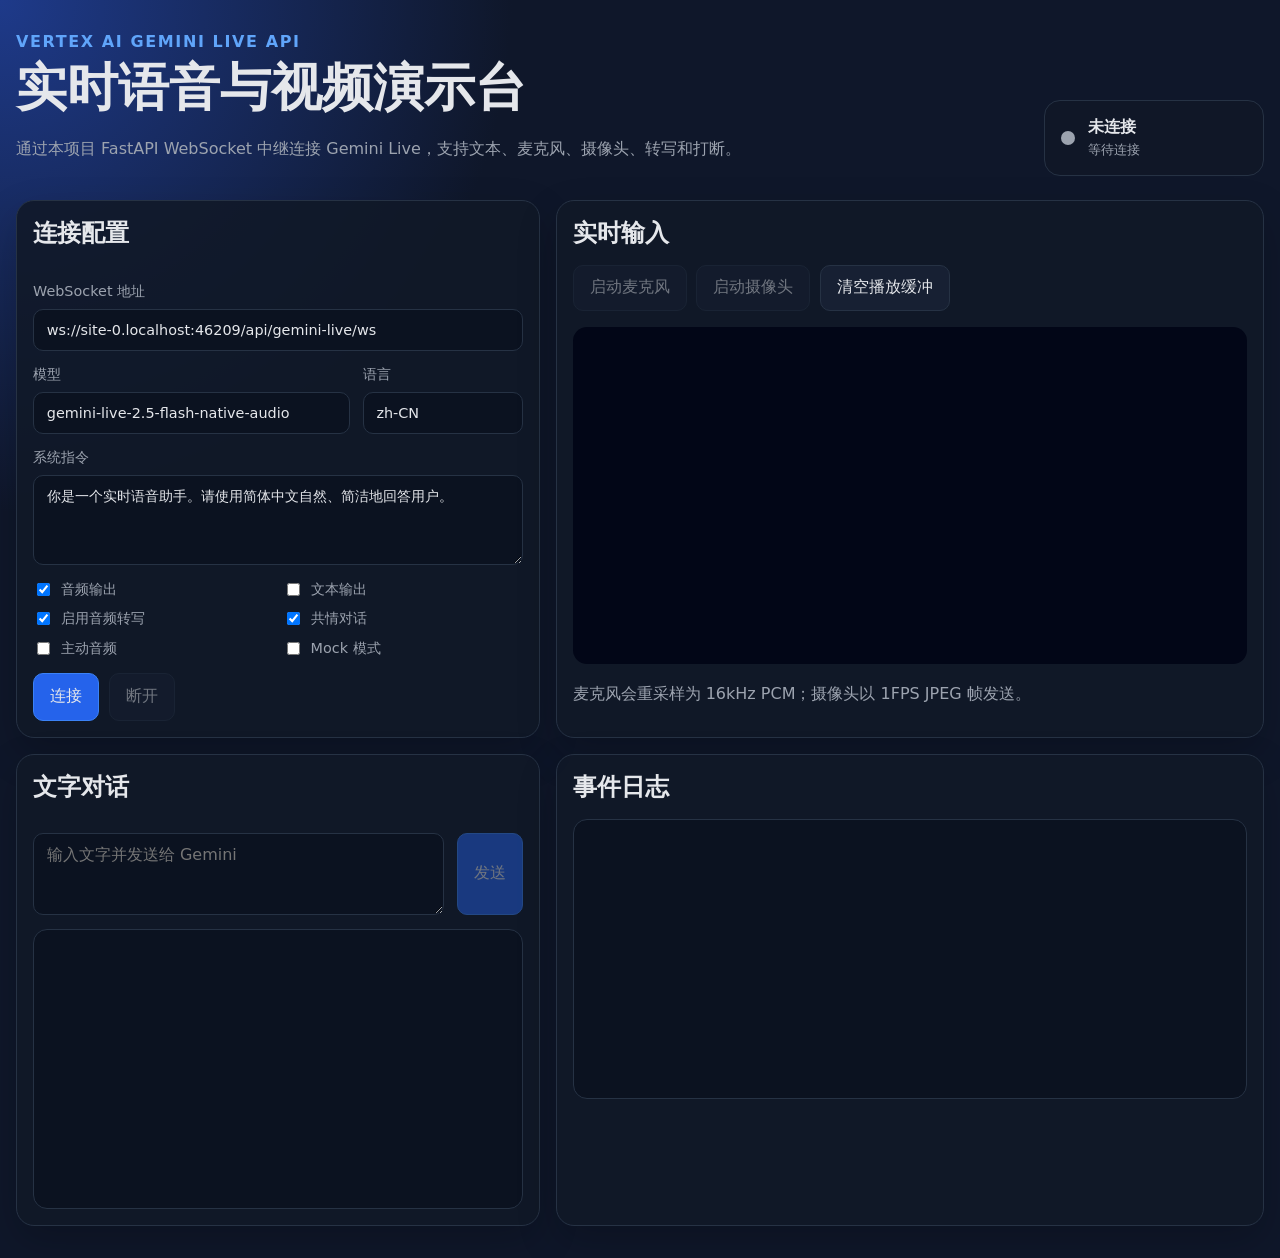
==== frontend/index.html @ e93917eb "add:live" ====
<!doctype html>
<html lang="zh-CN">
  <head>
    <meta charset="utf-8" />
    <meta name="viewport" content="width=device-width, initial-scale=1" />
    <title>Gemini Live API 控制台</title>
    <link rel="stylesheet" href="./styles.css" />
  </head>
  <body>
    <main class="shell">
      <header class="hero">
        <div>
          <p class="eyebrow">Vertex AI Gemini Live API</p>
          <h1>实时语音与视频演示台</h1>
          <p class="muted">通过本项目 FastAPI WebSocket 中继连接 Gemini Live，支持文本、麦克风、摄像头、转写和打断。</p>
        </div>
        <div class="status-card">
          <span id="statusDot" class="dot idle"></span>
          <div>
            <strong id="statusText">未连接</strong>
            <small id="latencyText">等待连接</small>
          </div>
        </div>
      </header>

      <section class="grid">
        <section class="panel controls">
          <h2>连接配置</h2>
          <label>
            WebSocket 地址
            <input id="wsUrl" type="text" />
          </label>
          <div class="row">
            <label>
              模型
              <input id="model" type="text" />
            </label>
            <label>
              语言
              <input id="languageCode" type="text" value="zh-CN" />
            </label>
          </div>
          <label>
            系统指令
            <textarea id="systemInstruction" rows="4">你是一个实时语音助手。请使用简体中文自然、简洁地回答用户。</textarea>
          </label>
          <div class="checks">
            <label><input id="enableAudio" type="checkbox" checked /> 音频输出</label>
            <label><input id="enableText" type="checkbox" /> 文本输出</label>
            <label><input id="enableTranscription" type="checkbox" checked /> 启用音频转写</label>
            <label><input id="enableAffectiveDialog" type="checkbox" checked /> 共情对话</label>
            <label><input id="proactiveAudio" type="checkbox" /> 主动音频</label>
            <label><input id="mockMode" type="checkbox" /> Mock 模式</label>
          </div>
          <div class="actions">
            <button id="connectBtn" class="primary">连接</button>
            <button id="disconnectBtn" disabled>断开</button>
          </div>
        </section>

        <section class="panel media">
          <h2>实时输入</h2>
          <div class="actions">
            <button id="micBtn" disabled>启动麦克风</button>
            <button id="cameraBtn" disabled>启动摄像头</button>
            <button id="clearAudioBtn">清空播放缓冲</button>
          </div>
          <video id="preview" autoplay muted playsinline></video>
          <p class="muted">麦克风会重采样为 16kHz PCM；摄像头以 1FPS JPEG 帧发送。</p>
        </section>

        <section class="panel chat">
          <h2>文字对话</h2>
          <form id="textForm" class="text-form">
            <textarea id="textInput" rows="3" placeholder="输入文字并发送给 Gemini"></textarea>
            <button id="sendTextBtn" class="primary" disabled>发送</button>
          </form>
          <div id="transcripts" class="transcripts"></div>
        </section>

        <section class="panel events">
          <h2>事件日志</h2>
          <div id="eventLog" class="event-log"></div>
        </section>
      </section>
    </main>

    <script type="module" src="./app.js"></script>
  </body>
</html>
---- frontend/styles.css ----
:root {
  color-scheme: light dark;
  --bg: #0f172a;
  --panel: #111827;
  --text: #e5e7eb;
  --muted: #9ca3af;
  --line: #263244;
  --brand: #60a5fa;
  --danger: #f87171;
  --ok: #34d399;
}

* {
  box-sizing: border-box;
}

body {
  margin: 0;
  min-height: 100vh;
  background: radial-gradient(circle at top left, #1e3a8a 0, var(--bg) 32rem);
  color: var(--text);
  font-family: Inter, "Segoe UI", system-ui, sans-serif;
}

button,
input,
textarea {
  font: inherit;
}

button {
  border: 1px solid var(--line);
  border-radius: 10px;
  padding: 0.7rem 1rem;
  background: #172033;
  color: var(--text);
  cursor: pointer;
}

button:disabled {
  cursor: not-allowed;
  opacity: 0.45;
}

button.primary {
  border-color: #3b82f6;
  background: #2563eb;
}

input,
textarea {
  width: 100%;
  border: 1px solid var(--line);
  border-radius: 10px;
  padding: 0.7rem 0.8rem;
  background: #0b1220;
  color: var(--text);
}

label {
  display: grid;
  gap: 0.4rem;
  color: var(--muted);
  font-size: 0.9rem;
}

.shell {
  width: min(1280px, calc(100% - 2rem));
  margin: 0 auto;
  padding: 2rem 0;
}

.hero {
  display: flex;
  justify-content: space-between;
  gap: 1rem;
  align-items: flex-end;
  margin-bottom: 1.5rem;
}

.hero h1 {
  margin: 0.2rem 0 0.5rem;
  font-size: clamp(2rem, 4vw, 4rem);
}

.eyebrow {
  margin: 0;
  color: var(--brand);
  text-transform: uppercase;
  letter-spacing: 0.1em;
  font-weight: 700;
}

.muted {
  color: var(--muted);
}

.status-card {
  display: flex;
  gap: 0.8rem;
  align-items: center;
  min-width: 220px;
  padding: 1rem;
  border: 1px solid var(--line);
  border-radius: 16px;
  background: rgb(17 24 39 / 78%);
}

.status-card small {
  display: block;
  color: var(--muted);
  margin-top: 0.2rem;
}

.dot {
  width: 0.9rem;
  height: 0.9rem;
  border-radius: 999px;
  background: var(--muted);
}

.dot.live {
  background: var(--ok);
  box-shadow: 0 0 0 0.35rem rgb(52 211 153 / 18%);
}

.dot.error {
  background: var(--danger);
}

.grid {
  display: grid;
  grid-template-columns: minmax(320px, 0.85fr) minmax(360px, 1.15fr);
  gap: 1rem;
}

.panel {
  border: 1px solid var(--line);
  border-radius: 18px;
  padding: 1rem;
  background: rgb(17 24 39 / 88%);
  box-shadow: 0 16px 40px rgb(0 0 0 / 20%);
}

.panel h2 {
  margin: 0 0 1rem;
}

.controls,
.chat {
  display: grid;
  gap: 0.9rem;
}

.row {
  display: grid;
  grid-template-columns: 1fr 160px;
  gap: 0.8rem;
}

.checks {
  display: grid;
  grid-template-columns: repeat(2, minmax(0, 1fr));
  gap: 0.6rem;
}

.checks label {
  display: flex;
  align-items: center;
  gap: 0.5rem;
}

.checks input {
  width: auto;
}

.actions {
  display: flex;
  flex-wrap: wrap;
  gap: 0.6rem;
}

video {
  width: 100%;
  min-height: 240px;
  margin-top: 1rem;
  border-radius: 14px;
  background: #020617;
  object-fit: cover;
}

.text-form {
  display: grid;
  grid-template-columns: 1fr auto;
  gap: 0.8rem;
}

.transcripts,
.event-log {
  min-height: 280px;
  max-height: 420px;
  overflow: auto;
  border: 1px solid var(--line);
  border-radius: 14px;
  padding: 0.8rem;
  background: #0b1220;
}

.message,
.event {
  padding: 0.55rem 0;
  border-bottom: 1px solid rgb(148 163 184 / 16%);
}

.message:last-child,
.event:last-child {
  border-bottom: 0;
}

.tag {
  display: inline-flex;
  margin-right: 0.5rem;
  color: var(--brand);
  font-weight: 700;
}

@media (max-width: 900px) {
  .hero,
  .grid,
  .text-form,
  .row {
    grid-template-columns: 1fr;
  }

  .hero {
    display: grid;
  }
}
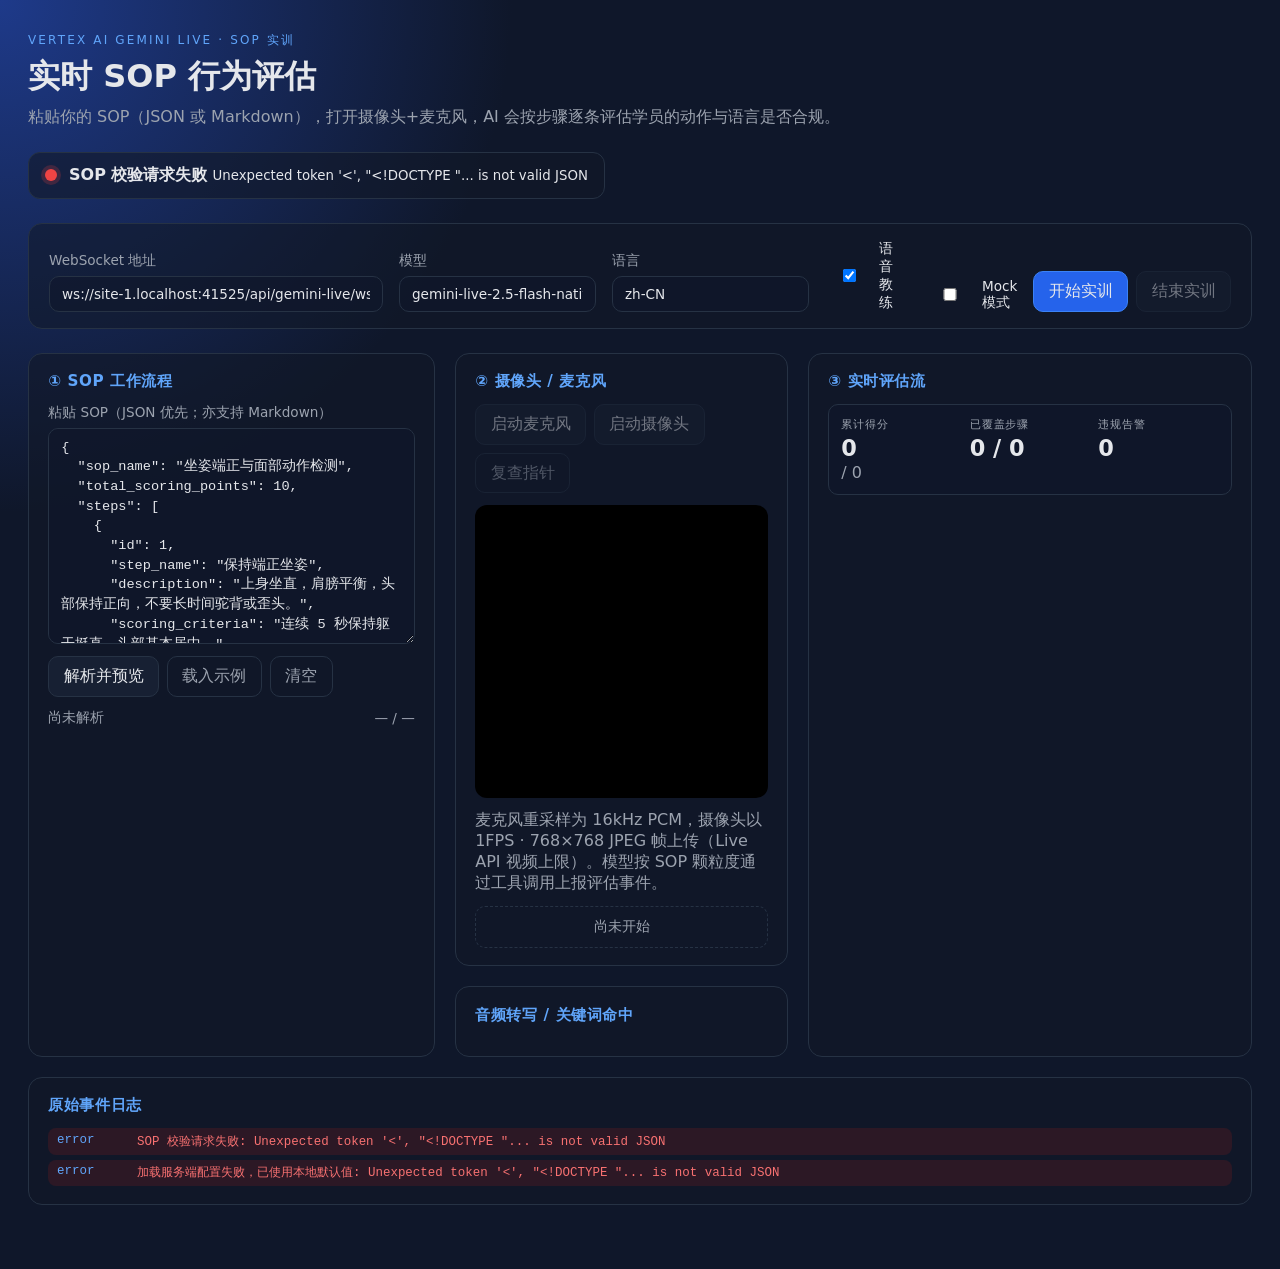
==== commit 7e9de016: "add: Web 搜索 API、Gemini Live 增强与招聘搜索优化 新增 web_search 服务与文档，完善 job_search/jobs_region、前端与 Redis 配置。  C" ====
--- a/frontend/index.html
+++ b/frontend/index.html
@@ -3,16 +3,19 @@
   <head>
     <meta charset="utf-8" />
     <meta name="viewport" content="width=device-width, initial-scale=1" />
-    <title>Gemini Live API 控制台</title>
+    <title>SOP 实训实时评估 · Gemini Live</title>
     <link rel="stylesheet" href="./styles.css" />
   </head>
   <body>
     <main class="shell">
       <header class="hero">
         <div>
-          <p class="eyebrow">Vertex AI Gemini Live API</p>
-          <h1>实时语音与视频演示台</h1>
-          <p class="muted">通过本项目 FastAPI WebSocket 中继连接 Gemini Live，支持文本、麦克风、摄像头、转写和打断。</p>
+          <p class="eyebrow">Vertex AI Gemini Live · SOP 实训</p>
+          <h1>实时 SOP 行为评估</h1>
+          <p class="muted">
+            粘贴你的 SOP（JSON 或 Markdown），打开摄像头+麦克风，AI
+            会按步骤逐条评估学员的动作与语言是否合规。
+          </p>
         </div>
         <div class="status-card">
           <span id="statusDot" class="dot idle"></span>
@@ -23,68 +26,108 @@
         </div>
       </header>
 
+      <section class="control-bar">
+        <label class="grow">
+          WebSocket 地址
+          <input id="wsUrl" type="text" />
+        </label>
+        <label>
+          模型
+          <input id="model" type="text" />
+        </label>
+        <label>
+          语言
+          <input id="languageCode" type="text" value="zh-CN" />
+        </label>
+        <label class="check">
+          <input id="voiceCoach" type="checkbox" />
+          <span>语音教练</span>
+        </label>
+        <label class="check">
+          <input id="mockMode" type="checkbox" />
+          <span>Mock 模式</span>
+        </label>
+        <div class="actions">
+          <button id="connectBtn" class="primary">开始实训</button>
+          <button id="disconnectBtn" disabled>结束实训</button>
+        </div>
+      </section>
+
       <section class="grid">
-        <section class="panel controls">
-          <h2>连接配置</h2>
+        <!-- 左：SOP 输入 & 步骤清单 -->
+        <section class="panel sop">
+          <h2>① SOP 工作流程</h2>
           <label>
-            WebSocket 地址
-            <input id="wsUrl" type="text" />
+            粘贴 SOP（JSON 优先；亦支持 Markdown）
+            <textarea
+              id="sopInput"
+              rows="10"
+              placeholder='示例：&#10;{&#10;  "sop_name": "海姆立克急救法考核",&#10;  "steps": [&#10;    {"id":1,"step_name":"确认环境安全","weight":2,"keywords_required":["安全"],"forbidden_action":["未观察周围"]}&#10;  ]&#10;}'
+            ></textarea>
           </label>
-          <div class="row">
-            <label>
-              模型
-              <input id="model" type="text" />
-            </label>
-            <label>
-              语言
-              <input id="languageCode" type="text" value="zh-CN" />
-            </label>
+          <div class="actions">
+            <button id="parseSopBtn">解析并预览</button>
+            <button id="loadSampleBtn" class="ghost">载入示例</button>
+            <button id="clearSopBtn" class="ghost">清空</button>
           </div>
-          <label>
-            系统指令
-            <textarea id="systemInstruction" rows="4">你是一个实时语音助手。请使用简体中文自然、简洁地回答用户。</textarea>
-          </label>
-          <div class="checks">
-            <label><input id="enableAudio" type="checkbox" checked /> 音频输出</label>
-            <label><input id="enableText" type="checkbox" /> 文本输出</label>
-            <label><input id="enableTranscription" type="checkbox" checked /> 启用音频转写</label>
-            <label><input id="enableAffectiveDialog" type="checkbox" checked /> 共情对话</label>
-            <label><input id="proactiveAudio" type="checkbox" /> 主动音频</label>
-            <label><input id="mockMode" type="checkbox" /> Mock 模式</label>
+          <div class="sop-meta">
+            <span id="sopName" class="sop-name">尚未解析</span>
+            <span id="sopScoreSummary" class="sop-score">— / —</span>
           </div>
-          <div class="actions">
-            <button id="connectBtn" class="primary">连接</button>
-            <button id="disconnectBtn" disabled>断开</button>
-          </div>
+          <ol id="stepList" class="step-list"></ol>
         </section>
 
+        <!-- 中：媒体 -->
         <section class="panel media">
-          <h2>实时输入</h2>
+          <h2>② 摄像头 / 麦克风</h2>
           <div class="actions">
             <button id="micBtn" disabled>启动麦克风</button>
             <button id="cameraBtn" disabled>启动摄像头</button>
-            <button id="clearAudioBtn">清空播放缓冲</button>
+            <button id="requestStatusBtn" disabled class="ghost">复查指针</button>
           </div>
           <video id="preview" autoplay muted playsinline></video>
-          <p class="muted">麦克风会重采样为 16kHz PCM；摄像头以 1FPS JPEG 帧发送。</p>
+          <p class="muted">
+            麦克风重采样为 16kHz PCM，摄像头以 1FPS · 768×768 JPEG 帧上传（Live API
+            视频上限）。模型按 SOP 颗粒度通过工具调用上报评估事件。
+          </p>
+          <div id="currentStepCard" class="current-step muted">尚未开始</div>
         </section>
 
-        <section class="panel chat">
-          <h2>文字对话</h2>
-          <form id="textForm" class="text-form">
-            <textarea id="textInput" rows="3" placeholder="输入文字并发送给 Gemini"></textarea>
-            <button id="sendTextBtn" class="primary" disabled>发送</button>
-          </form>
+        <!-- 右：评估流 -->
+        <section class="panel stream">
+          <h2>③ 实时评估流</h2>
+          <div class="score-card">
+            <div>
+              <span class="label">累计得分</span>
+              <strong id="scoreEarned">0</strong>
+              <span class="muted"> / <span id="scoreMax">0</span></span>
+            </div>
+            <div>
+              <span class="label">已覆盖步骤</span>
+              <strong id="stepsCovered">0 / 0</strong>
+            </div>
+            <div>
+              <span class="label">违规告警</span>
+              <strong id="violationCount">0</strong>
+            </div>
+          </div>
+          <div id="assessmentLog" class="assessment-log"></div>
+        </section>
+
+        <!-- 转写 -->
+        <section class="panel transcript">
+          <h2>音频转写 / 关键词命中</h2>
           <div id="transcripts" class="transcripts"></div>
         </section>
 
+        <!-- 调试 -->
         <section class="panel events">
-          <h2>事件日志</h2>
+          <h2>原始事件日志</h2>
           <div id="eventLog" class="event-log"></div>
         </section>
       </section>
     </main>
 
-    <script type="module" src="./app.js"></script>
+    <script type="module" src="./app.js?v=20260528-1919"></script>
   </body>
 </html>
--- a/frontend/styles.css
+++ b/frontend/styles.css
@@ -2,12 +2,16 @@
   color-scheme: light dark;
   --bg: #0f172a;
   --panel: #111827;
+  --panel-2: #172033;
   --text: #e5e7eb;
   --muted: #9ca3af;
   --line: #263244;
   --brand: #60a5fa;
-  --danger: #f87171;
+  --brand-strong: #2563eb;
   --ok: #34d399;
+  --warn: #fbbf24;
+  --err: #f87171;
+  --danger: #ef4444;
 }
 
 * {
@@ -31,8 +35,8 @@
 button {
   border: 1px solid var(--line);
   border-radius: 10px;
-  padding: 0.7rem 1rem;
-  background: #172033;
+  padding: 0.55rem 0.9rem;
+  background: var(--panel-2);
   color: var(--text);
   cursor: pointer;
 }
@@ -44,7 +48,13 @@
 
 button.primary {
   border-color: #3b82f6;
-  background: #2563eb;
+  background: var(--brand-strong);
+}
+
+button.ghost {
+  background: transparent;
+  border-color: var(--line);
+  color: var(--muted);
 }
 
 input,
@@ -52,187 +62,590 @@
   width: 100%;
   border: 1px solid var(--line);
   border-radius: 10px;
-  padding: 0.7rem 0.8rem;
-  background: #0b1220;
+  padding: 0.55rem 0.75rem;
+  background: rgba(15, 23, 42, 0.6);
   color: var(--text);
 }
 
+textarea {
+  resize: vertical;
+  font-family: ui-monospace, "JetBrains Mono", Menlo, Consolas, monospace;
+  font-size: 0.85rem;
+  line-height: 1.45;
+}
+
 label {
-  display: grid;
+  display: flex;
+  flex-direction: column;
+  gap: 0.35rem;
+  font-size: 0.85rem;
+  color: var(--muted);
+}
+
+label.check {
+  flex-direction: row;
+  align-items: center;
   gap: 0.4rem;
-  color: var(--muted);
-  font-size: 0.9rem;
+  color: var(--text);
+}
+
+label.grow {
+  flex: 1;
 }
 
 .shell {
-  width: min(1280px, calc(100% - 2rem));
+  max-width: 1480px;
   margin: 0 auto;
-  padding: 2rem 0;
+  padding: 2rem 1.75rem 4rem;
+  display: flex;
+  flex-direction: column;
+  gap: 1.5rem;
 }
 
 .hero {
   display: flex;
+  align-items: flex-end;
   justify-content: space-between;
+  gap: 1.5rem;
+  flex-wrap: wrap;
+}
+
+.eyebrow {
+  text-transform: uppercase;
+  letter-spacing: 0.18em;
+  font-size: 0.75rem;
+  color: var(--brand);
+  margin: 0 0 0.4rem;
+}
+
+h1 {
+  font-size: 2rem;
+  margin: 0 0 0.45rem;
+}
+
+.muted {
+  color: var(--muted);
+  margin: 0;
+}
+
+.status-card {
+  display: flex;
+  gap: 0.75rem;
+  align-items: center;
+  padding: 0.75rem 1rem;
+  border: 1px solid var(--line);
+  border-radius: 12px;
+  background: rgba(17, 24, 39, 0.6);
+  min-width: 220px;
+}
+
+.dot {
+  width: 12px;
+  height: 12px;
+  border-radius: 999px;
+  background: var(--muted);
+}
+
+.dot.live {
+  background: var(--ok);
+  box-shadow: 0 0 0 4px rgba(52, 211, 153, 0.2);
+}
+
+.dot.idle {
+  background: var(--muted);
+}
+
+.dot.error {
+  background: var(--danger);
+  box-shadow: 0 0 0 4px rgba(239, 68, 68, 0.2);
+}
+
+.control-bar {
+  display: flex;
   gap: 1rem;
   align-items: flex-end;
-  margin-bottom: 1.5rem;
-}
-
-.hero h1 {
-  margin: 0.2rem 0 0.5rem;
-  font-size: clamp(2rem, 4vw, 4rem);
-}
-
-.eyebrow {
-  margin: 0;
-  color: var(--brand);
-  text-transform: uppercase;
-  letter-spacing: 0.1em;
-  font-weight: 700;
-}
-
-.muted {
-  color: var(--muted);
-}
-
-.status-card {
-  display: flex;
-  gap: 0.8rem;
-  align-items: center;
-  min-width: 220px;
-  padding: 1rem;
-  border: 1px solid var(--line);
-  border-radius: 16px;
-  background: rgb(17 24 39 / 78%);
-}
-
-.status-card small {
-  display: block;
-  color: var(--muted);
-  margin-top: 0.2rem;
-}
-
-.dot {
-  width: 0.9rem;
-  height: 0.9rem;
-  border-radius: 999px;
-  background: var(--muted);
-}
-
-.dot.live {
-  background: var(--ok);
-  box-shadow: 0 0 0 0.35rem rgb(52 211 153 / 18%);
-}
-
-.dot.error {
-  background: var(--danger);
+  flex-wrap: wrap;
+  padding: 1rem 1.25rem;
+  background: rgba(17, 24, 39, 0.55);
+  border: 1px solid var(--line);
+  border-radius: 14px;
+}
+
+.control-bar .actions {
+  display: flex;
+  gap: 0.5rem;
 }
 
 .grid {
   display: grid;
-  grid-template-columns: minmax(320px, 0.85fr) minmax(360px, 1.15fr);
-  gap: 1rem;
+  gap: 1.25rem;
+  grid-template-columns: minmax(320px, 1.1fr) minmax(280px, 0.9fr) minmax(360px, 1.2fr);
+  grid-template-areas:
+    "sop media stream"
+    "sop transcript stream"
+    "events events events";
 }
 
 .panel {
-  border: 1px solid var(--line);
-  border-radius: 18px;
-  padding: 1rem;
-  background: rgb(17 24 39 / 88%);
-  box-shadow: 0 16px 40px rgb(0 0 0 / 20%);
+  background: rgba(17, 24, 39, 0.6);
+  border: 1px solid var(--line);
+  border-radius: 14px;
+  padding: 1.1rem 1.2rem;
+  display: flex;
+  flex-direction: column;
+  gap: 0.75rem;
+  min-height: 0;
 }
 
 .panel h2 {
-  margin: 0 0 1rem;
-}
-
-.controls,
-.chat {
+  margin: 0;
+  font-size: 0.95rem;
+  letter-spacing: 0.04em;
+  color: var(--brand);
+}
+
+.panel.sop {
+  grid-area: sop;
+}
+
+.panel.media {
+  grid-area: media;
+}
+
+.panel.stream {
+  grid-area: stream;
+}
+
+.panel.transcript {
+  grid-area: transcript;
+}
+
+.panel.events {
+  grid-area: events;
+}
+
+.actions {
+  display: flex;
+  gap: 0.5rem;
+  flex-wrap: wrap;
+}
+
+video#preview {
+  width: 100%;
+  aspect-ratio: 1 / 1;
+  background: #000;
+  border-radius: 12px;
+  object-fit: cover;
+}
+
+/* ===== SOP 步骤清单 ===== */
+.sop-meta {
+  display: flex;
+  justify-content: space-between;
+  align-items: center;
+  font-size: 0.85rem;
+}
+
+.sop-name {
+  color: var(--muted);
+  font-weight: 500;
+}
+
+.sop-name.ok {
+  color: var(--ok);
+}
+
+.sop-name.err {
+  color: var(--err);
+}
+
+.sop-score {
+  color: var(--muted);
+  font-variant-numeric: tabular-nums;
+}
+
+.step-list {
+  list-style: none;
+  margin: 0;
+  padding: 0;
+  display: flex;
+  flex-direction: column;
+  gap: 0.4rem;
+  max-height: 480px;
+  overflow-y: auto;
+}
+
+.step-item {
+  border: 1px solid var(--line);
+  border-radius: 10px;
+  padding: 0.55rem 0.7rem;
+  background: rgba(15, 23, 42, 0.55);
+  transition: border-color 0.2s, background 0.2s;
+}
+
+.step-item.current {
+  border-color: var(--brand);
+  background: rgba(37, 99, 235, 0.15);
+  box-shadow: 0 0 0 1px var(--brand) inset;
+}
+
+.step-item.ok {
+  border-color: rgba(52, 211, 153, 0.45);
+}
+
+.step-item.warn {
+  border-color: rgba(251, 191, 36, 0.5);
+}
+
+.step-item.err {
+  border-color: rgba(248, 113, 113, 0.6);
+}
+
+.step-item.active {
+  border-color: var(--brand);
+}
+
+.step-head {
   display: grid;
-  gap: 0.9rem;
-}
-
-.row {
+  grid-template-columns: auto 1fr auto auto;
+  align-items: center;
+  gap: 0.6rem;
+  font-size: 0.85rem;
+}
+
+.step-id {
+  color: var(--muted);
+  font-variant-numeric: tabular-nums;
+}
+
+.step-name {
+  color: var(--text);
+}
+
+.step-weight {
+  color: var(--muted);
+  font-variant-numeric: tabular-nums;
+}
+
+.step-badge {
+  font-size: 0.7rem;
+  padding: 0.1rem 0.45rem;
+  border-radius: 999px;
+  background: rgba(148, 163, 184, 0.2);
+  color: var(--muted);
+}
+
+.step-item.ok .step-badge {
+  background: rgba(52, 211, 153, 0.2);
+  color: var(--ok);
+}
+
+.step-item.warn .step-badge {
+  background: rgba(251, 191, 36, 0.2);
+  color: var(--warn);
+}
+
+.step-item.err .step-badge {
+  background: rgba(248, 113, 113, 0.2);
+  color: var(--err);
+}
+
+.step-item.active .step-badge {
+  background: rgba(96, 165, 250, 0.25);
+  color: var(--brand);
+}
+
+.step-meta {
+  margin-top: 0.45rem;
+  display: flex;
+  flex-direction: column;
+  gap: 0.3rem;
+}
+
+.chip-row {
+  display: flex;
+  flex-wrap: wrap;
+  gap: 0.25rem;
+  align-items: center;
+  font-size: 0.75rem;
+}
+
+.chip-label {
+  color: var(--muted);
+  text-transform: uppercase;
+  letter-spacing: 0.06em;
+  font-size: 0.65rem;
+  margin-right: 0.2rem;
+}
+
+.chip {
+  background: rgba(148, 163, 184, 0.16);
+  border-radius: 999px;
+  padding: 0.1rem 0.45rem;
+  color: var(--text);
+}
+
+.chip-row.kw .chip {
+  background: rgba(96, 165, 250, 0.25);
+  color: var(--brand);
+}
+
+.chip-row.err .chip {
+  background: rgba(248, 113, 113, 0.2);
+  color: var(--err);
+}
+
+/* ===== 当前步骤卡片 ===== */
+.current-step {
+  padding: 0.65rem 0.85rem;
+  border-radius: 10px;
+  border: 1px dashed var(--line);
+  font-size: 0.9rem;
+  text-align: center;
+}
+
+.current-step.active {
+  border-style: solid;
+  border-color: var(--brand);
+  background: rgba(37, 99, 235, 0.15);
+  color: var(--text);
+}
+
+.current-step.done {
+  border-color: var(--ok);
+  color: var(--ok);
+}
+
+/* ===== 实时评估流 ===== */
+.score-card {
   display: grid;
-  grid-template-columns: 1fr 160px;
-  gap: 0.8rem;
-}
-
-.checks {
-  display: grid;
-  grid-template-columns: repeat(2, minmax(0, 1fr));
-  gap: 0.6rem;
-}
-
-.checks label {
+  grid-template-columns: repeat(3, 1fr);
+  gap: 0.5rem;
+  padding: 0.75rem;
+  border: 1px solid var(--line);
+  border-radius: 10px;
+  background: rgba(15, 23, 42, 0.55);
+}
+
+.score-card > div {
+  display: flex;
+  flex-direction: column;
+  gap: 0.15rem;
+  align-items: flex-start;
+}
+
+.score-card .label {
+  color: var(--muted);
+  font-size: 0.7rem;
+  text-transform: uppercase;
+  letter-spacing: 0.08em;
+}
+
+.score-card strong {
+  font-size: 1.4rem;
+  font-variant-numeric: tabular-nums;
+}
+
+.assessment-log {
+  display: flex;
+  flex-direction: column;
+  gap: 0.5rem;
+  max-height: 520px;
+  overflow-y: auto;
+}
+
+.assessment-item {
+  border: 1px solid var(--line);
+  border-radius: 10px;
+  padding: 0.6rem 0.75rem;
+  background: rgba(15, 23, 42, 0.6);
+  display: flex;
+  flex-direction: column;
+  gap: 0.35rem;
+  border-left-width: 3px;
+}
+
+.assessment-item.ok {
+  border-left-color: var(--ok);
+}
+
+.assessment-item.warn {
+  border-left-color: var(--warn);
+}
+
+.assessment-item.err {
+  border-left-color: var(--err);
+  background: rgba(127, 29, 29, 0.18);
+}
+
+.assessment-item.kw {
+  border-left-color: var(--brand);
+}
+
+.assessment-item.summary {
+  border-left-color: var(--brand);
+  background: rgba(37, 99, 235, 0.15);
+}
+
+.assessment-item .row {
   display: flex;
   align-items: center;
   gap: 0.5rem;
-}
-
-.checks input {
-  width: auto;
-}
-
-.actions {
-  display: flex;
   flex-wrap: wrap;
-  gap: 0.6rem;
-}
-
-video {
-  width: 100%;
-  min-height: 240px;
-  margin-top: 1rem;
-  border-radius: 14px;
-  background: #020617;
-  object-fit: cover;
-}
-
-.text-form {
-  display: grid;
-  grid-template-columns: 1fr auto;
-  gap: 0.8rem;
-}
-
-.transcripts,
+}
+
+.assessment-item .badge {
+  font-size: 0.7rem;
+  letter-spacing: 0.05em;
+  padding: 0.15rem 0.5rem;
+  background: rgba(96, 165, 250, 0.2);
+  color: var(--brand);
+  border-radius: 999px;
+  font-weight: 600;
+}
+
+.assessment-item .badge.danger {
+  background: rgba(239, 68, 68, 0.2);
+  color: var(--err);
+}
+
+.assessment-item .step-ref {
+  font-size: 0.85rem;
+  color: var(--muted);
+}
+
+.assessment-item .status-pill {
+  font-size: 0.7rem;
+  padding: 0.1rem 0.5rem;
+  border-radius: 999px;
+  background: rgba(148, 163, 184, 0.2);
+  color: var(--muted);
+  text-transform: uppercase;
+  letter-spacing: 0.05em;
+}
+
+.assessment-item .status-pill.succeed {
+  background: rgba(52, 211, 153, 0.2);
+  color: var(--ok);
+}
+
+.assessment-item .status-pill.warning {
+  background: rgba(251, 191, 36, 0.2);
+  color: var(--warn);
+}
+
+.assessment-item .status-pill.error {
+  background: rgba(248, 113, 113, 0.2);
+  color: var(--err);
+}
+
+.assessment-item .kw-word {
+  font-weight: 600;
+  color: var(--brand);
+}
+
+.assessment-item .kop-row {
+  font-size: 0.78rem;
+  color: var(--muted);
+}
+
+.assessment-item .desc {
+  font-size: 0.9rem;
+}
+
+.assessment-item .meta {
+  color: var(--muted);
+  font-size: 0.75rem;
+}
+
+.assessment-item .deductions {
+  margin: 0.25rem 0 0;
+  padding-left: 1.2rem;
+  color: var(--err);
+  font-size: 0.78rem;
+}
+
+.assessment-item .ts {
+  color: var(--muted);
+  font-size: 0.7rem;
+  text-align: right;
+}
+
+/* ===== 转写 ===== */
+.transcripts {
+  display: flex;
+  flex-direction: column;
+  gap: 0.4rem;
+  max-height: 220px;
+  overflow-y: auto;
+}
+
+.transcripts .message {
+  display: flex;
+  gap: 0.5rem;
+  background: rgba(15, 23, 42, 0.6);
+  padding: 0.4rem 0.6rem;
+  border-radius: 8px;
+  font-size: 0.85rem;
+}
+
+.transcripts .tag {
+  font-size: 0.7rem;
+  color: var(--muted);
+  min-width: 4.5rem;
+  text-transform: uppercase;
+  letter-spacing: 0.05em;
+}
+
+/* ===== 原始事件日志 ===== */
 .event-log {
-  min-height: 280px;
-  max-height: 420px;
-  overflow: auto;
-  border: 1px solid var(--line);
-  border-radius: 14px;
-  padding: 0.8rem;
-  background: #0b1220;
-}
-
-.message,
+  max-height: 260px;
+  overflow-y: auto;
+  display: flex;
+  flex-direction: column;
+  gap: 0.3rem;
+  font-family: ui-monospace, Menlo, Consolas, monospace;
+  font-size: 0.78rem;
+}
+
 .event {
-  padding: 0.55rem 0;
-  border-bottom: 1px solid rgb(148 163 184 / 16%);
-}
-
-.message:last-child,
-.event:last-child {
-  border-bottom: 0;
-}
-
-.tag {
-  display: inline-flex;
-  margin-right: 0.5rem;
+  display: flex;
+  gap: 0.5rem;
+  padding: 0.3rem 0.55rem;
+  border-radius: 8px;
+  background: rgba(15, 23, 42, 0.55);
+}
+
+.event.error {
+  background: rgba(127, 29, 29, 0.25);
+  color: var(--err);
+}
+
+.event .tag {
   color: var(--brand);
-  font-weight: 700;
-}
-
-@media (max-width: 900px) {
-  .hero,
-  .grid,
-  .text-form,
-  .row {
+  min-width: 4.5rem;
+}
+
+/* 响应式：小屏退化为单列 */
+@media (max-width: 1180px) {
+  .grid {
+    grid-template-columns: 1fr 1fr;
+    grid-template-areas:
+      "sop sop"
+      "media stream"
+      "transcript stream"
+      "events events";
+  }
+}
+
+@media (max-width: 780px) {
+  .grid {
     grid-template-columns: 1fr;
+    grid-template-areas:
+      "sop"
+      "media"
+      "stream"
+      "transcript"
+      "events";
   }
-
-  .hero {
-    display: grid;
-  }
-}
+}
